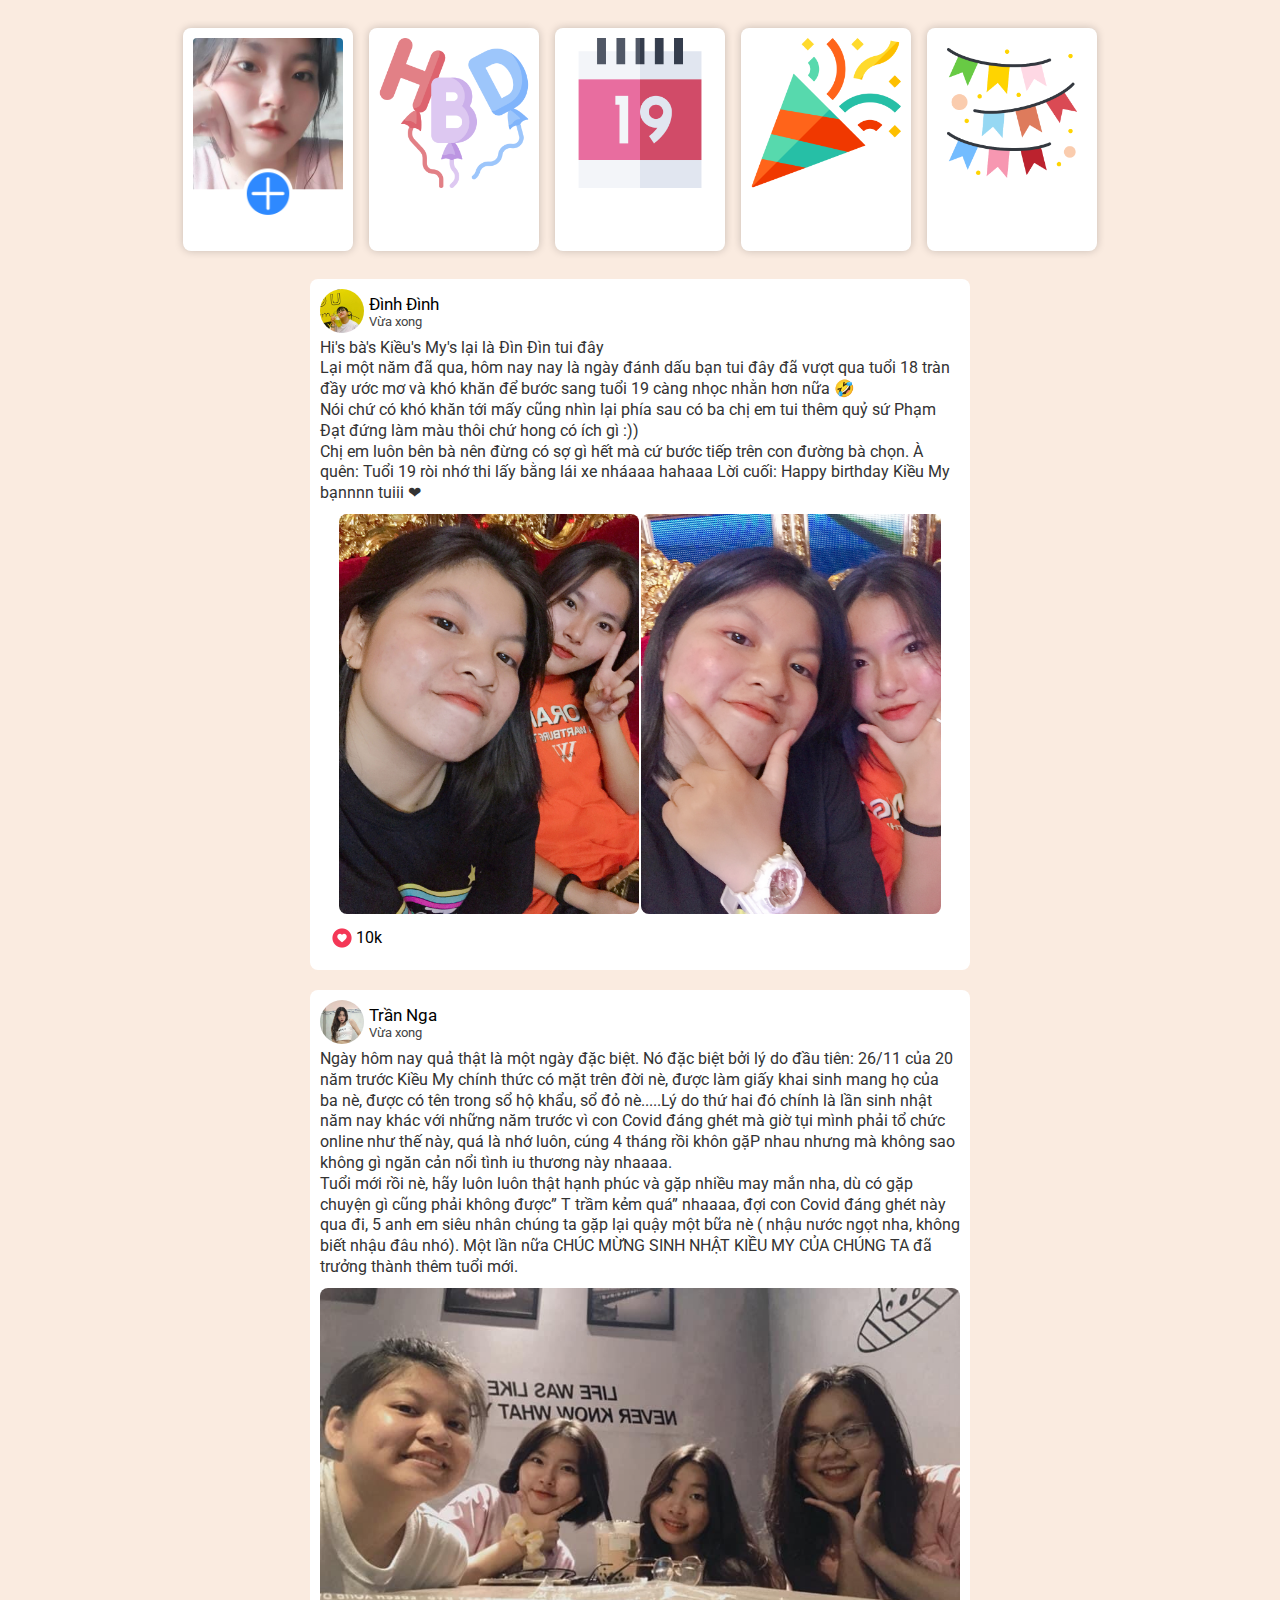
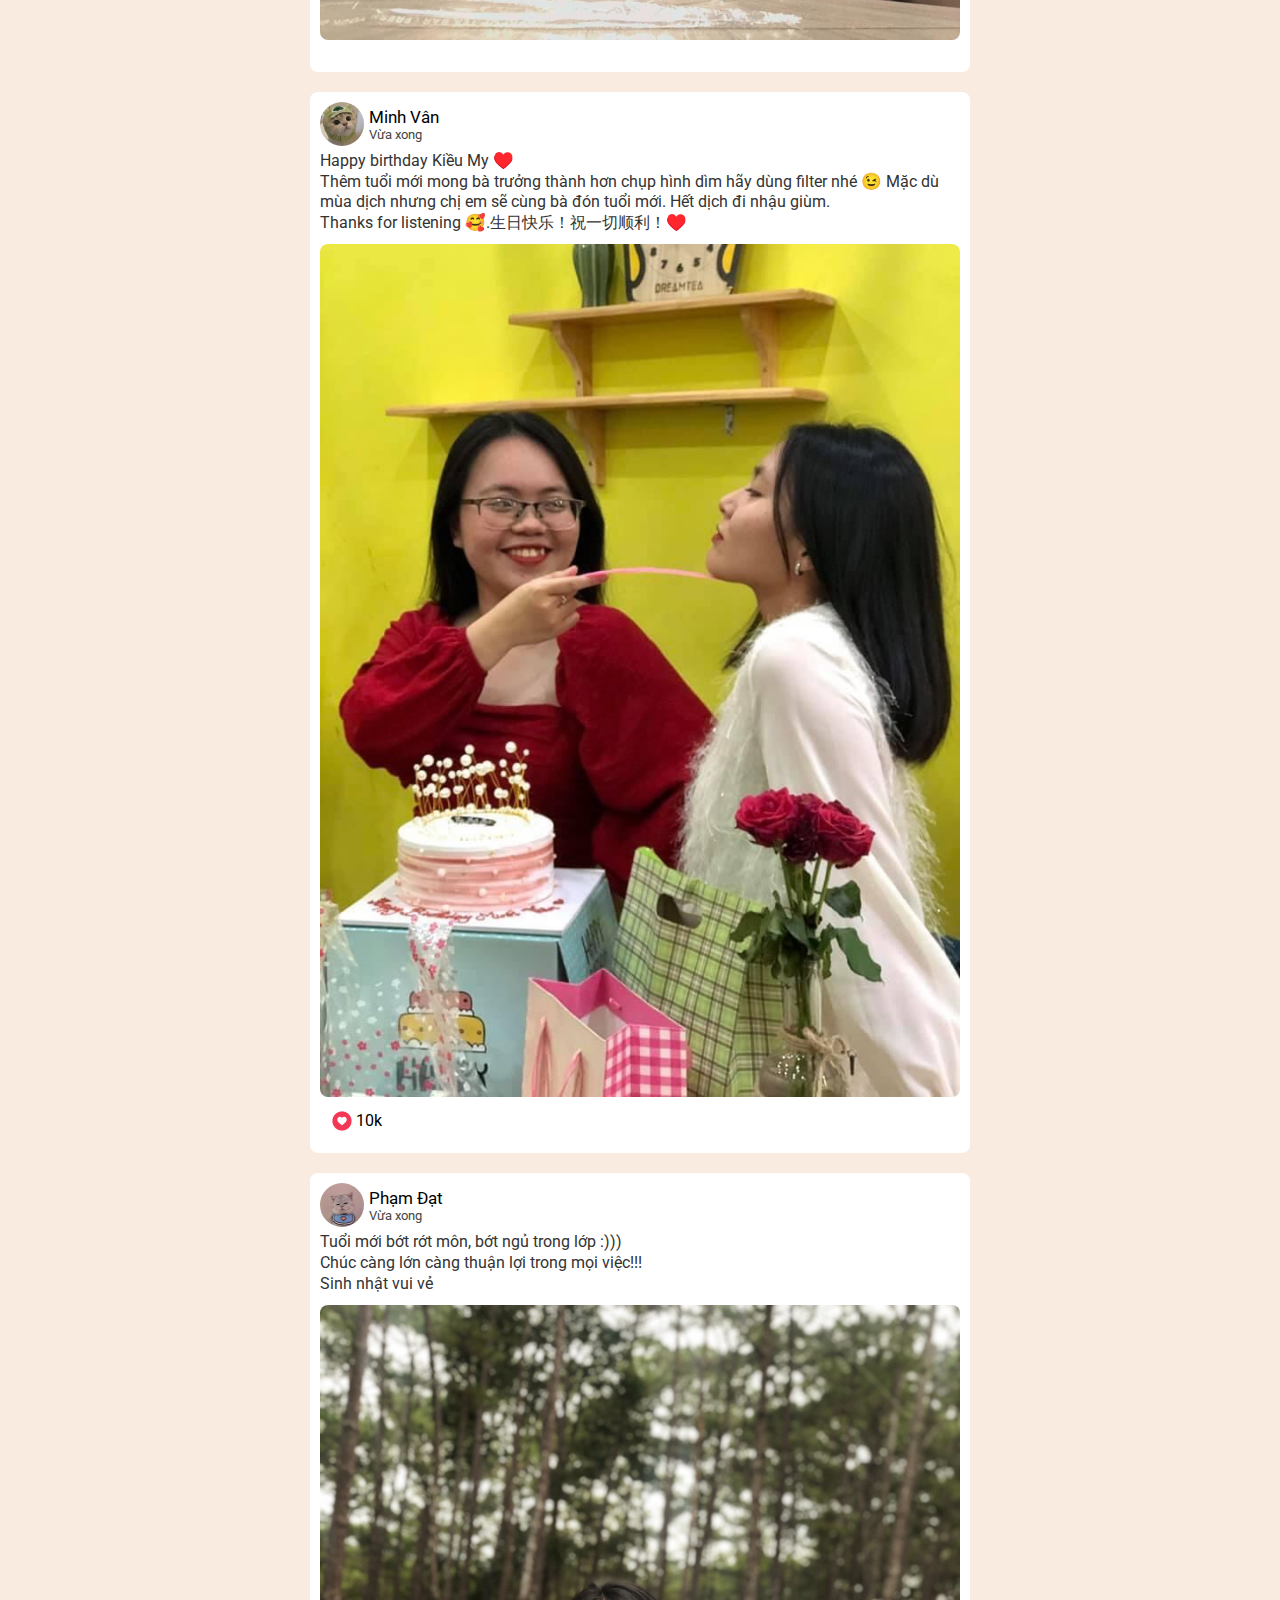
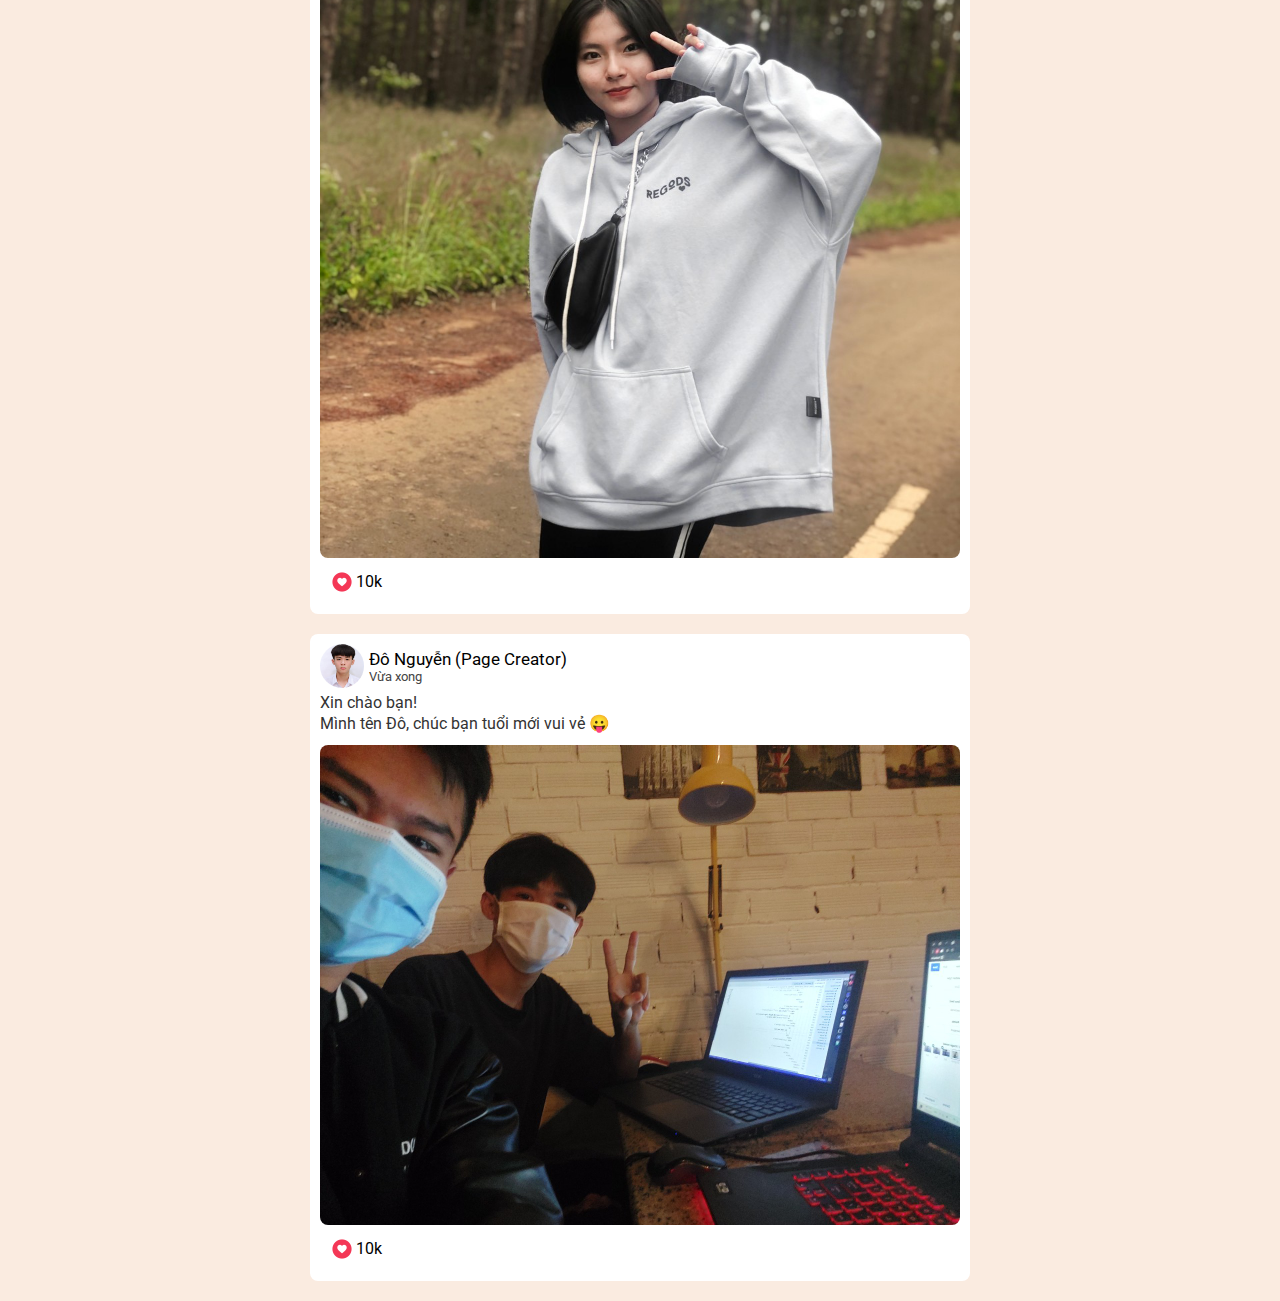
==== curses.html @ b8fe7920 "First commit" ====
<!DOCTYPE html>
<html lang="en">
<head>
    <meta charset="UTF-8">
    <meta http-equiv="X-UA-Compatible" content="IE=edge">
    <meta name="viewport" content="width=device-width, initial-scale=1.0">
    <title>Happy birthday</title>
    <link rel="icon" href="img/balloons.png">

    <link rel="stylesheet" href="curses.css">
</head>
<body>
    <div class="container">
        <div class="top">
            <div class="card">
                <img class="card-img my" src="img/new.png" alt="">
            </div>

            <div class="card">
                <img class="card-img" src="img/balloons.png" alt="">
            </div>

            <div class="card">
                <img class="card-img" src="img/calendar.png" alt="">
            </div>

            <div class="card">
                <img class="card-img" src="img/confetti.png" alt="">
            </div>

            <div class="card">
                <img class="card-img" src="img/garland.png" alt="">
            </div>
        </div>

        <div class="body">
            <!-- Đình đình -->
            <div class="card post" id="dinh">
                <div class="post-header">
                    <img src="img/Dinh.jpg" alt="" class="avatar">
                    <div>
                        <p class="fullname">Đình Đình</p>
                        <p class="created">Vừa xong</p>
                    </div>
                </div>
                <div class="post-caption">
                    <p>
                        Hi's bà's Kiều's My's lại là Đìn Đìn tui đây<br>
Lại một năm đã qua, hôm nay nay là ngày đánh dấu bạn tui đây đã vượt qua tuổi 18 tràn đầy ước mơ và khó khăn để bước sang tuổi 19 càng nhọc nhằn hơn nữa 🤣<br>
Nói chứ có khó khăn tới mấy cũng nhìn lại phía sau có ba chị em tui thêm quỷ sứ Phạm Đạt đứng làm màu thôi chứ hong có ích gì :))<br>Chị em luôn bên bà nên đừng có sợ gì hết mà cứ bước tiếp trên con đường bà chọn.
À quên: Tuổi 19 ròi nhớ thi lấy bằng lái xe nháaaa hahaaa
Lời cuối: Happy birthday Kiều My bạnnnn tuiii ❤
                    </p>
                </div>
                <div class="post-body">
                    <img src="img/dinh_post.jpg" alt="">
                    <img src="img/dinh_post_1.jpg" alt="">
                </div>
                <div class="reactions">
                    <img src="img/thumbs-up.png" alt="">
                    <p>10k</p>
                </div>
            </div>
            <!-- Nga -->
            <div class="card post" id="nga">
                <div class="post-header">
                    <img src="img/Nga.jpg" alt="" class="avatar">
                    <div>
                        <p class="fullname">Trần Nga</p>
                        <p class="created">Vừa xong</p>
                    </div>
                </div>
                <div class="post-caption">
                    <p>
                        Ngày hôm nay quả thật là một ngày đặc biệt. Nó đặc biệt bởi lý do  đầu tiên: 
                         26/11 của 20 năm trước Kiều My chính thức có mặt trên đời nè, được làm giấy 
                         khai sinh mang họ của ba nè, được có tên trong sổ hộ khẩu, sổ đỏ nè.....Lý do 
                         thứ hai đó chính là lần sinh nhật năm nay khác với những năm trước vì con Covid 
                         đáng ghét mà giờ tụi mình phải tổ chức online
                         như thế này, quá là nhớ luôn, cúng 4 tháng rồi khôn gặP nhau nhưng mà 
                         không sao không gì ngăn cản nổi tình iu thương này nhaaaa.<br>
                        Tuổi mới rồi nè, hãy luôn luôn thật hạnh phúc và gặp nhiều 
                        may mắn nha, dù có gặp chuyện gì cũng phải không được” 
                        T trầm kẻm quá” nhaaaa, đợi con Covid đáng ghét này qua đi,
                         5 anh em siêu nhân chúng ta gặp lại quậy một bữa nè
                          ( nhậu nước ngọt nha, không biết nhậu đâu nhó).
                          Một lần nữa CHÚC MỪNG SINH NHẬT KIỀU MY CỦA CHÚNG TA đã trưởng thành thêm tuổi mới.                        
                    </p>
                </div>
                <div class="post-body">
                    <img src="img/nga_post.jpg" alt="">
                </div>
                <div class="reactions">
                    
                </div>
            </div>
            <!-- Vân -->
            <div class="card post" id="van">
                <div class="post-header">
                    <img src="img/Van.jpg" alt="" class="avatar">
                    <div>
                        <p class="fullname">Minh Vân</p>
                        <p class="created">Vừa xong</p>
                    </div>
                </div>
                <div class="post-caption">
                    <p>
                        Happy birthday Kiều My ♥️<br>
Thêm tuổi mới mong bà trưởng thành hơn chụp hình dìm hãy dùng filter nhé 😉 Mặc dù mùa dịch nhưng chị em sẽ cùng bà đón tuổi mới. Hết dịch đi nhậu giùm.<br> Thanks for listening 🥰.生日快乐！祝一切顺利！♥️
                    </p>
                </div>
                <div class="post-body">
                    <img src="img/van_post.jpg" alt="">
                </div>
                <div class="reactions">
                    <img src="img/thumbs-up.png" alt="">
                    <p>10k</p>
                </div>
            </div>
            <!-- Phạm Đạt -->
            <div class="card post">
                <div class="post-header">
                    <img src="img/Dat.jpg" alt="" class="avatar">
                    <div>
                        <p class="fullname">Phạm Đạt</p>
                        <p class="created">Vừa xong</p>
                    </div>
                </div>
                <div class="post-caption">
                    <p>
                        Tuổi mới bớt rớt môn, bớt ngủ trong lớp :)))<br>
                        Chúc càng lớn càng thuận lợi trong mọi việc!!!<br>
                        Sinh nhật vui vẻ
                    </p>
                </div>
                <div class="post-body" id="dat">
                    <img src="img/dat_post.jpg" alt="">
                </div>
                <div class="reactions">
                    <img src="img/thumbs-up.png" alt="">
                    <p>10k</p>
                </div>
            </div>

            <div class="card post" id="do">
                <div class="post-header">
                    <img src="img/do.jpg" alt="" class="avatar">
                    <div>
                        <p class="fullname">Đô Nguyễn (Page Creator)</p>
                        <p class="created">Vừa xong</p>
                    </div>
                </div>
                <div class="post-caption">
                    <p>
                        Xin chào bạn!<br>
                        Mình tên Đô, chúc bạn tuổi mới vui vẻ 😛
                    </p>
                </div>
                <div class="post-body">
                    <img src="img/do_post.jpg" alt="">
                </div>
                <div class="reactions">
                    <img src="img/thumbs-up.png" alt="">
                    <p>10k</p>
                </div>
            </div>
        </div>
    </div>
</body>
</html>
---- curses.css ----
@import url('base.css');

@keyframes moveup{
    from {
        opacity: 0;
    }
    to {
        opacity: 1;
    }
}



.top {
    display: flex;
    max-width: 1200px;
    margin: 20px auto;
    justify-content: center;
    animation-name: moveup;
    animation-duration: 2s;
}

.card-img {
    /* max-width: 180px; */
    width: 150px;
    border-radius: 4px;
}

.card {
    margin: 8px;
}

.top .card {
    padding: 10px 10px 20px 10px;
    background-color: #ffffff;
    transition: transform .2s;
    cursor: pointer;
}

.top .card:hover {
    transform: scale(1.1);
}

.body {
    max-width: 700px;
    margin: 0 auto;
    font-family: Roboto, sans-serif;
    cursor: pointer;
}

@keyframes appearance {
    from {
        opacity: 0;
    }

    to {
        opacity: 1;
    }
}

.post {
    background-color: #ffffff;
    box-shadow: none;
    transition: transform .1s;
    margin: 20px;
    animation: appearance;
    animation-duration: 2s;
}

.post-header {
    display: flex;
}

.post-header .avatar {
    max-width: 44px;
    max-height: 44px;
    min-width: 44px;
    min-height: 44px;
    border-radius: 22px;
}

.post-header .fullname {
    font-size: 1.05rem;
    padding: 5px 0 0px 5px;
}

.post-header .created {
    font-size: 0.8rem;
    color: #444444;
    padding: 0 0 0 5px;
}

.post-caption p{
    font-size: 1.03rem;
    margin: 5px 0 0 0;
    color: #333333;
    line-height: 1.3rem;
}

.post-body {
    text-align: center;
}

.post-body img {
   
    border-radius: 8px;
    margin: 10px 0 0 0;
}


.post:hover {
    transform: scale(1.02);
}

#dinh img{
    height: 400px;
}

#nga img{
    width: 100%;
}

#van img{
    width: 100%;
}

#dat img{
    width: 100%;
}

#do img {
    width: 100%;
}

.reactions {
    display: flex;
    padding: 10px;
}

.reactions p {
    padding: 2px;
    font-size: 1rem;
}

.reactions img {
    max-width: 24px;
    max-height: 24px;
}
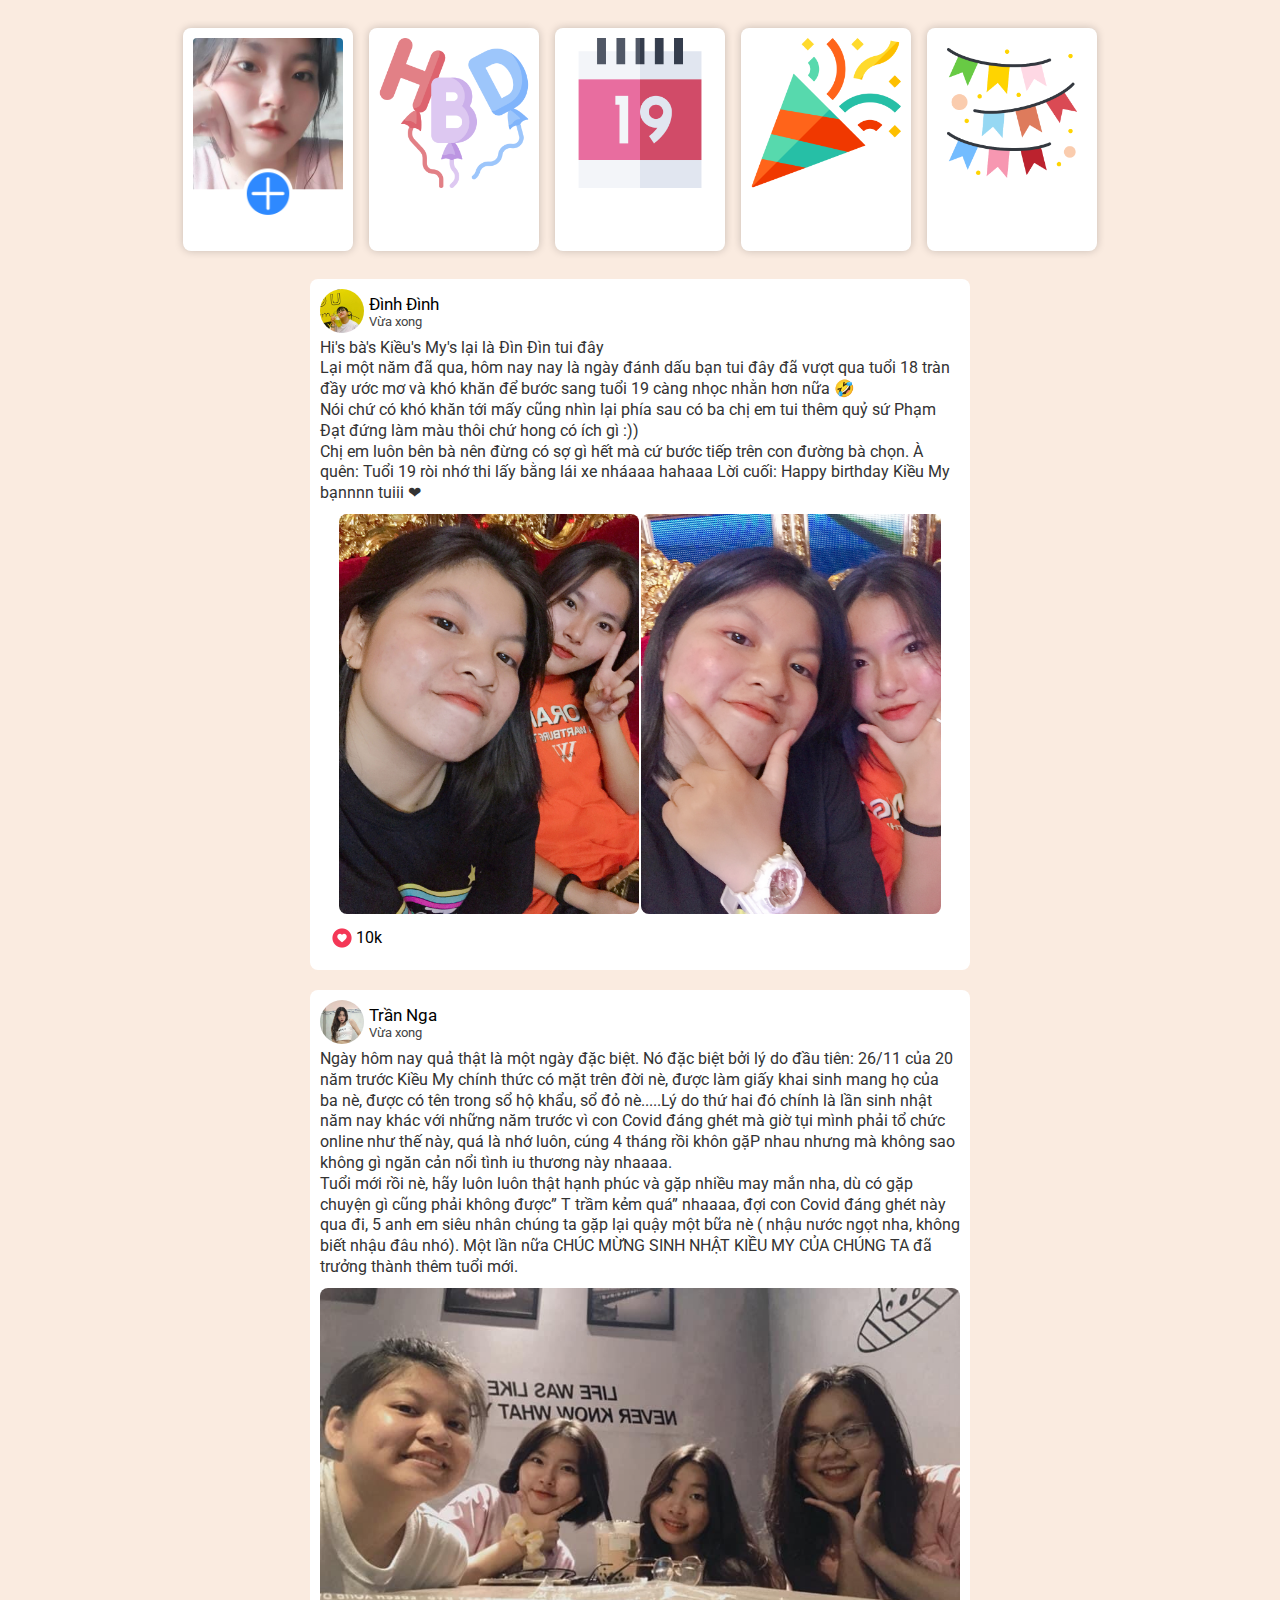
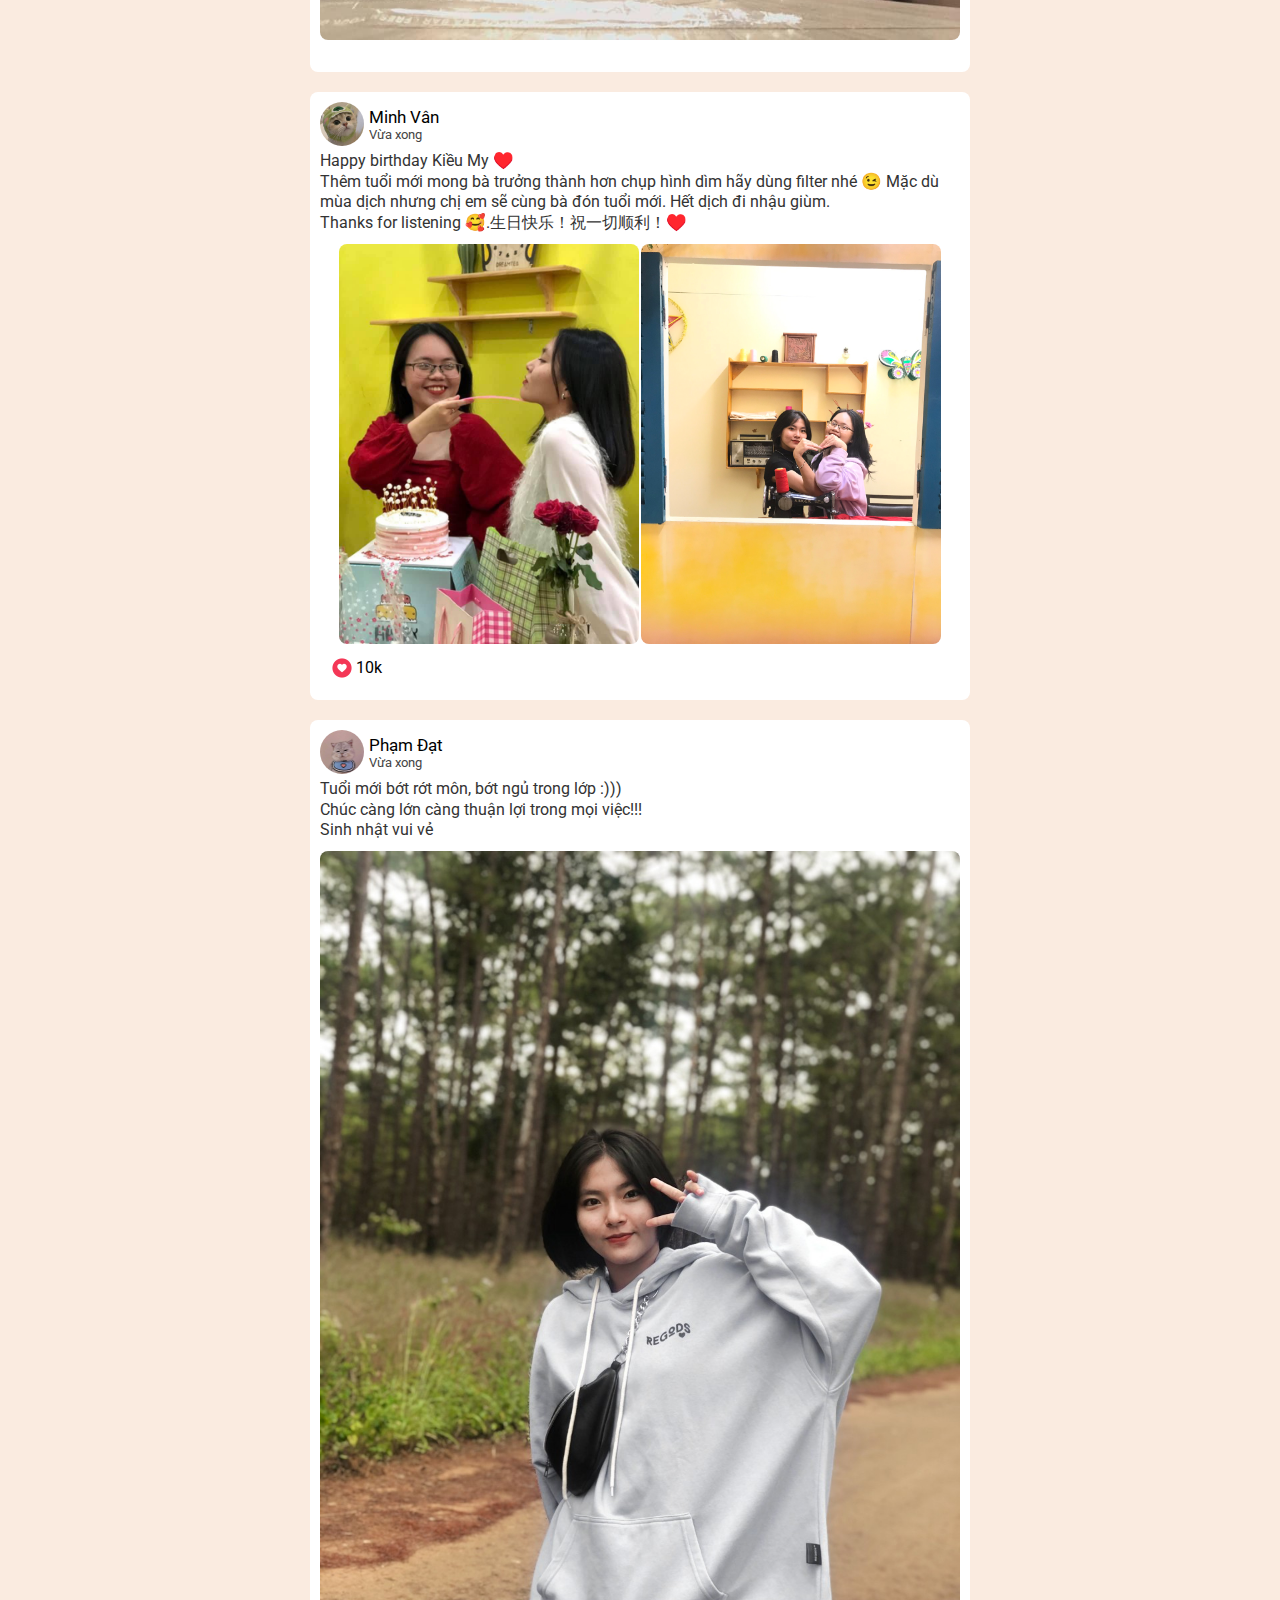
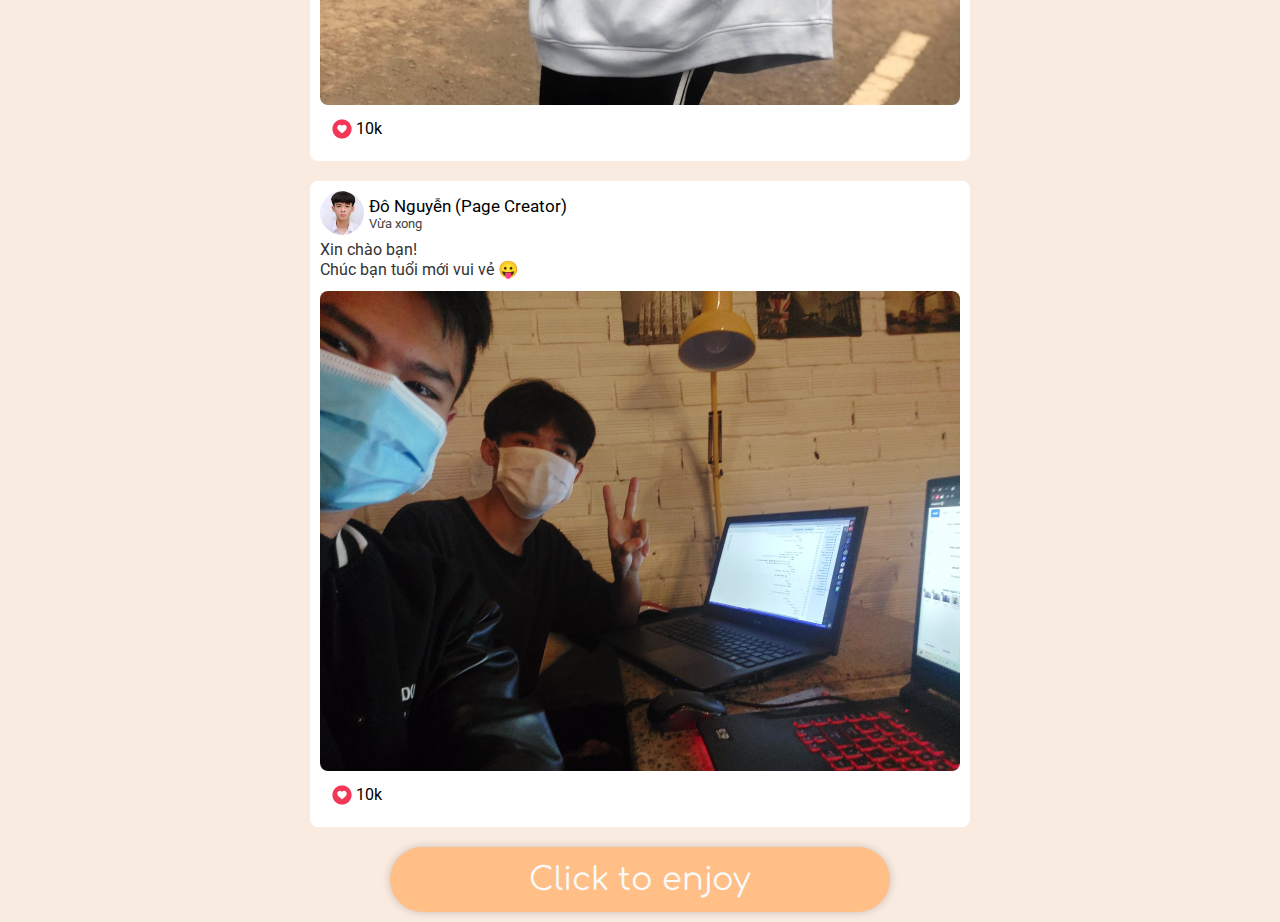
==== commit e9702567: "Add files via upload" ====
--- a/curses.html
+++ b/curses.html
@@ -5,8 +5,8 @@
     <meta http-equiv="X-UA-Compatible" content="IE=edge">
     <meta name="viewport" content="width=device-width, initial-scale=1.0">
     <title>Happy birthday</title>
+
     <link rel="icon" href="img/balloons.png">
-
     <link rel="stylesheet" href="curses.css">
 </head>
 <body>
@@ -32,7 +32,6 @@
                 <img class="card-img" src="img/garland.png" alt="">
             </div>
         </div>
-
         <div class="body">
             <!-- Đình đình -->
             <div class="card post" id="dinh">
@@ -109,8 +108,9 @@
 Thêm tuổi mới mong bà trưởng thành hơn chụp hình dìm hãy dùng filter nhé 😉 Mặc dù mùa dịch nhưng chị em sẽ cùng bà đón tuổi mới. Hết dịch đi nhậu giùm.<br> Thanks for listening 🥰.生日快乐！祝一切顺利！♥️
                     </p>
                 </div>
-                <div class="post-body">
+                <div class="post-body" id="van">
                     <img src="img/van_post.jpg" alt="">
+                    <img src="img/van_post_1.jpg" alt="">
                 </div>
                 <div class="reactions">
                     <img src="img/thumbs-up.png" alt="">
@@ -153,7 +153,7 @@
                 <div class="post-caption">
                     <p>
                         Xin chào bạn!<br>
-                        Mình tên Đô, chúc bạn tuổi mới vui vẻ 😛
+                        Chúc bạn tuổi mới vui vẻ 😛
                     </p>
                 </div>
                 <div class="post-body">
@@ -165,6 +165,8 @@
                 </div>
             </div>
         </div>
+        <a href="https://meet.google.com/tai-vgrx-ddg" class="enjoy-button">Click to enjoy</a>
     </div>
+   
 </body>
 </html>--- a/curses.css
+++ b/curses.css
@@ -9,7 +9,15 @@
     }
 }
 
+@keyframes appearance {
+    from {
+        opacity: 0;
+    }
 
+    to {
+        opacity: 1;
+    }
+}
 
 .top {
     display: flex;
@@ -21,7 +29,6 @@
 }
 
 .card-img {
-    /* max-width: 180px; */
     width: 150px;
     border-radius: 4px;
 }
@@ -46,16 +53,6 @@
     margin: 0 auto;
     font-family: Roboto, sans-serif;
     cursor: pointer;
-}
-
-@keyframes appearance {
-    from {
-        opacity: 0;
-    }
-
-    to {
-        opacity: 1;
-    }
 }
 
 .post {
@@ -132,6 +129,10 @@
     width: 100%;
 }
 
+#van img {
+    width: 300px;
+}
+
 .reactions {
     display: flex;
     padding: 10px;
@@ -145,4 +146,26 @@
 .reactions img {
     max-width: 24px;
     max-height: 24px;
+}
+
+.enjoy-button {
+    display: block;
+    text-align: center;
+    text-decoration: none;
+    font-size: 2rem;
+    color: var(--white-text);
+    font-family: 'Comfortaa', sans-serif;
+    background-color: #FFBF86;
+    max-height: 100px;
+    min-width: 400px;
+    max-width: 500px;
+    padding: 15px 35px;
+    border-radius: 50px;
+    margin: 10px auto;
+    box-shadow: 0 0px 8px 0 rgba(0, 0, 0, 0.2) ;
+    transition: transform 0.2s;
+}
+
+.enjoy-button:hover {
+    transform: scale(1.1);
 }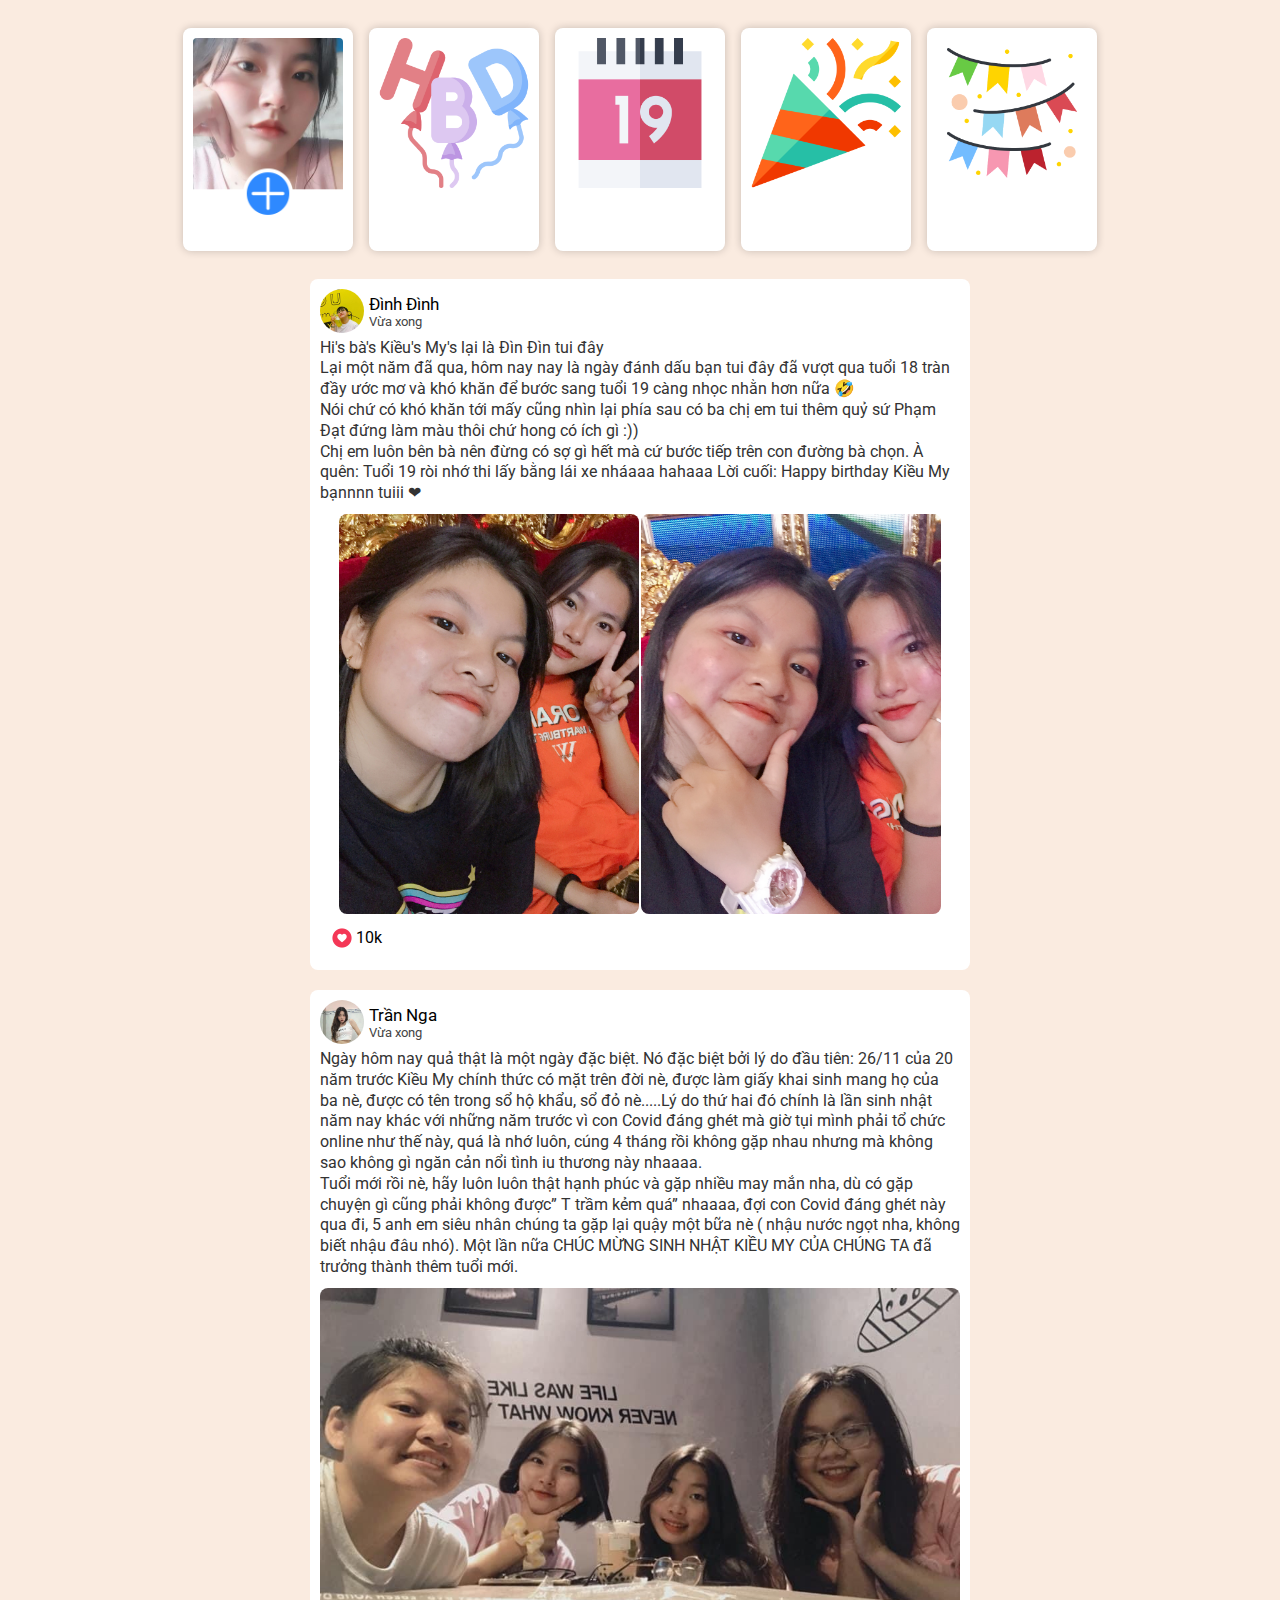
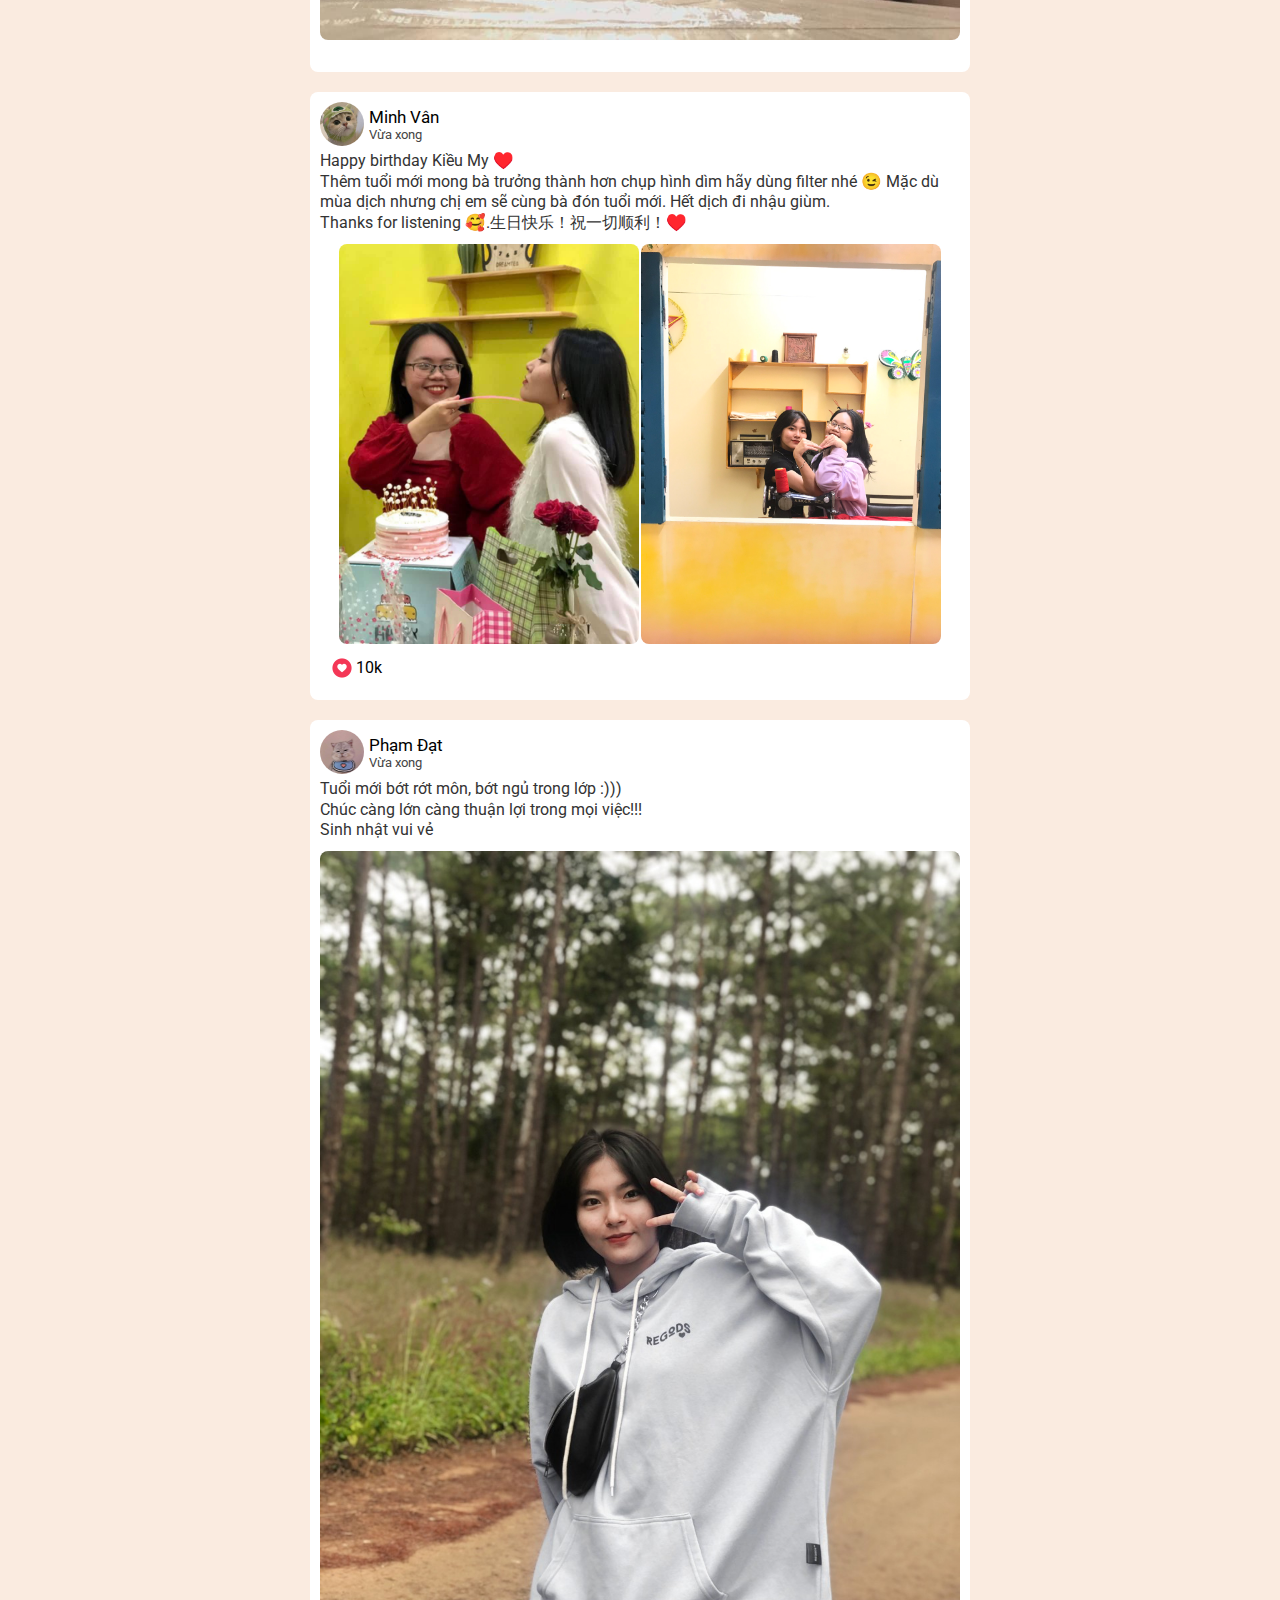
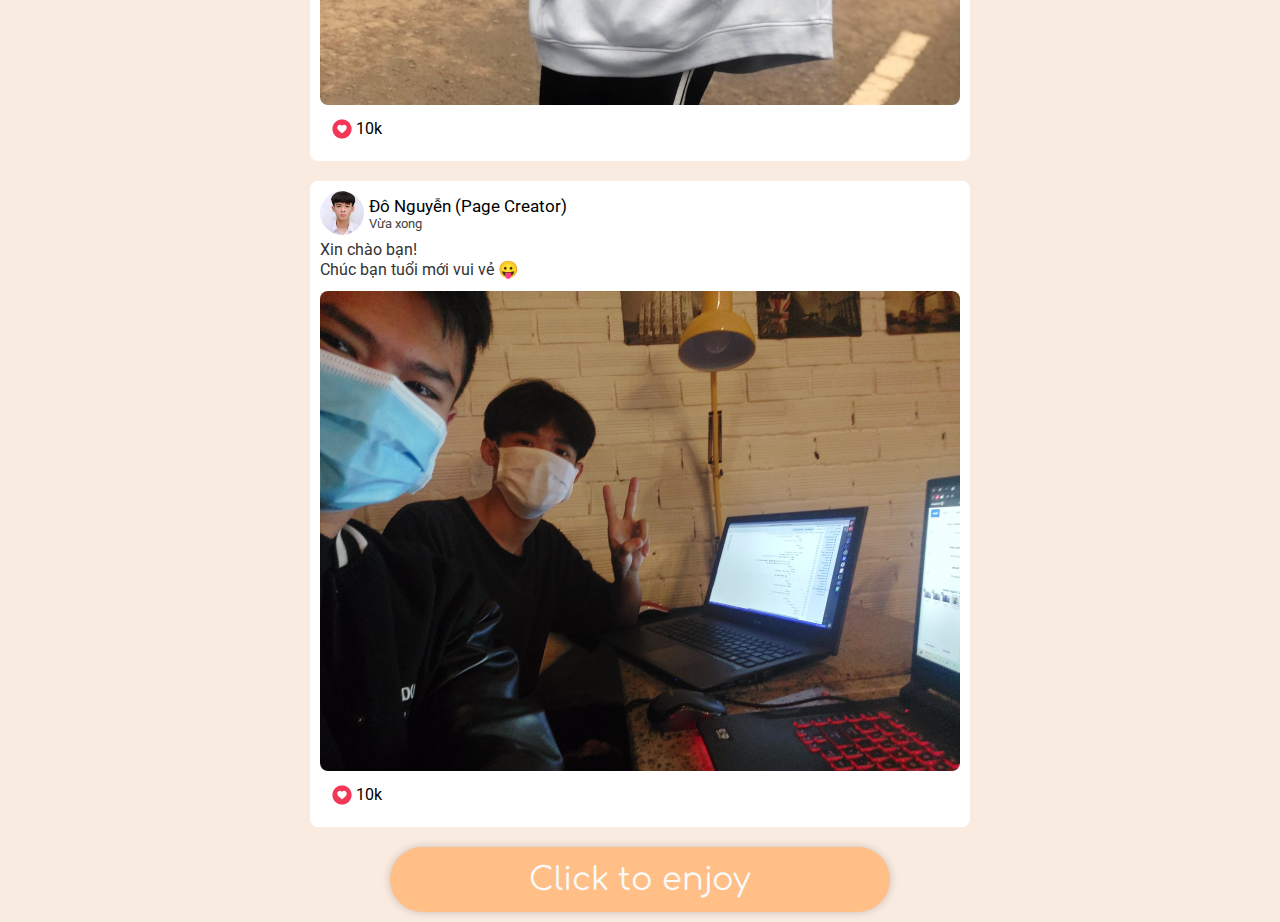
==== commit 434c0017: "Add files via upload" ====
--- a/curses.html
+++ b/curses.html
@@ -76,7 +76,7 @@
                          khai sinh mang họ của ba nè, được có tên trong sổ hộ khẩu, sổ đỏ nè.....Lý do 
                          thứ hai đó chính là lần sinh nhật năm nay khác với những năm trước vì con Covid 
                          đáng ghét mà giờ tụi mình phải tổ chức online
-                         như thế này, quá là nhớ luôn, cúng 4 tháng rồi khôn gặP nhau nhưng mà 
+                         như thế này, quá là nhớ luôn, cúng 4 tháng rồi không gặp nhau nhưng mà 
                          không sao không gì ngăn cản nổi tình iu thương này nhaaaa.<br>
                         Tuổi mới rồi nè, hãy luôn luôn thật hạnh phúc và gặp nhiều 
                         may mắn nha, dù có gặp chuyện gì cũng phải không được” 
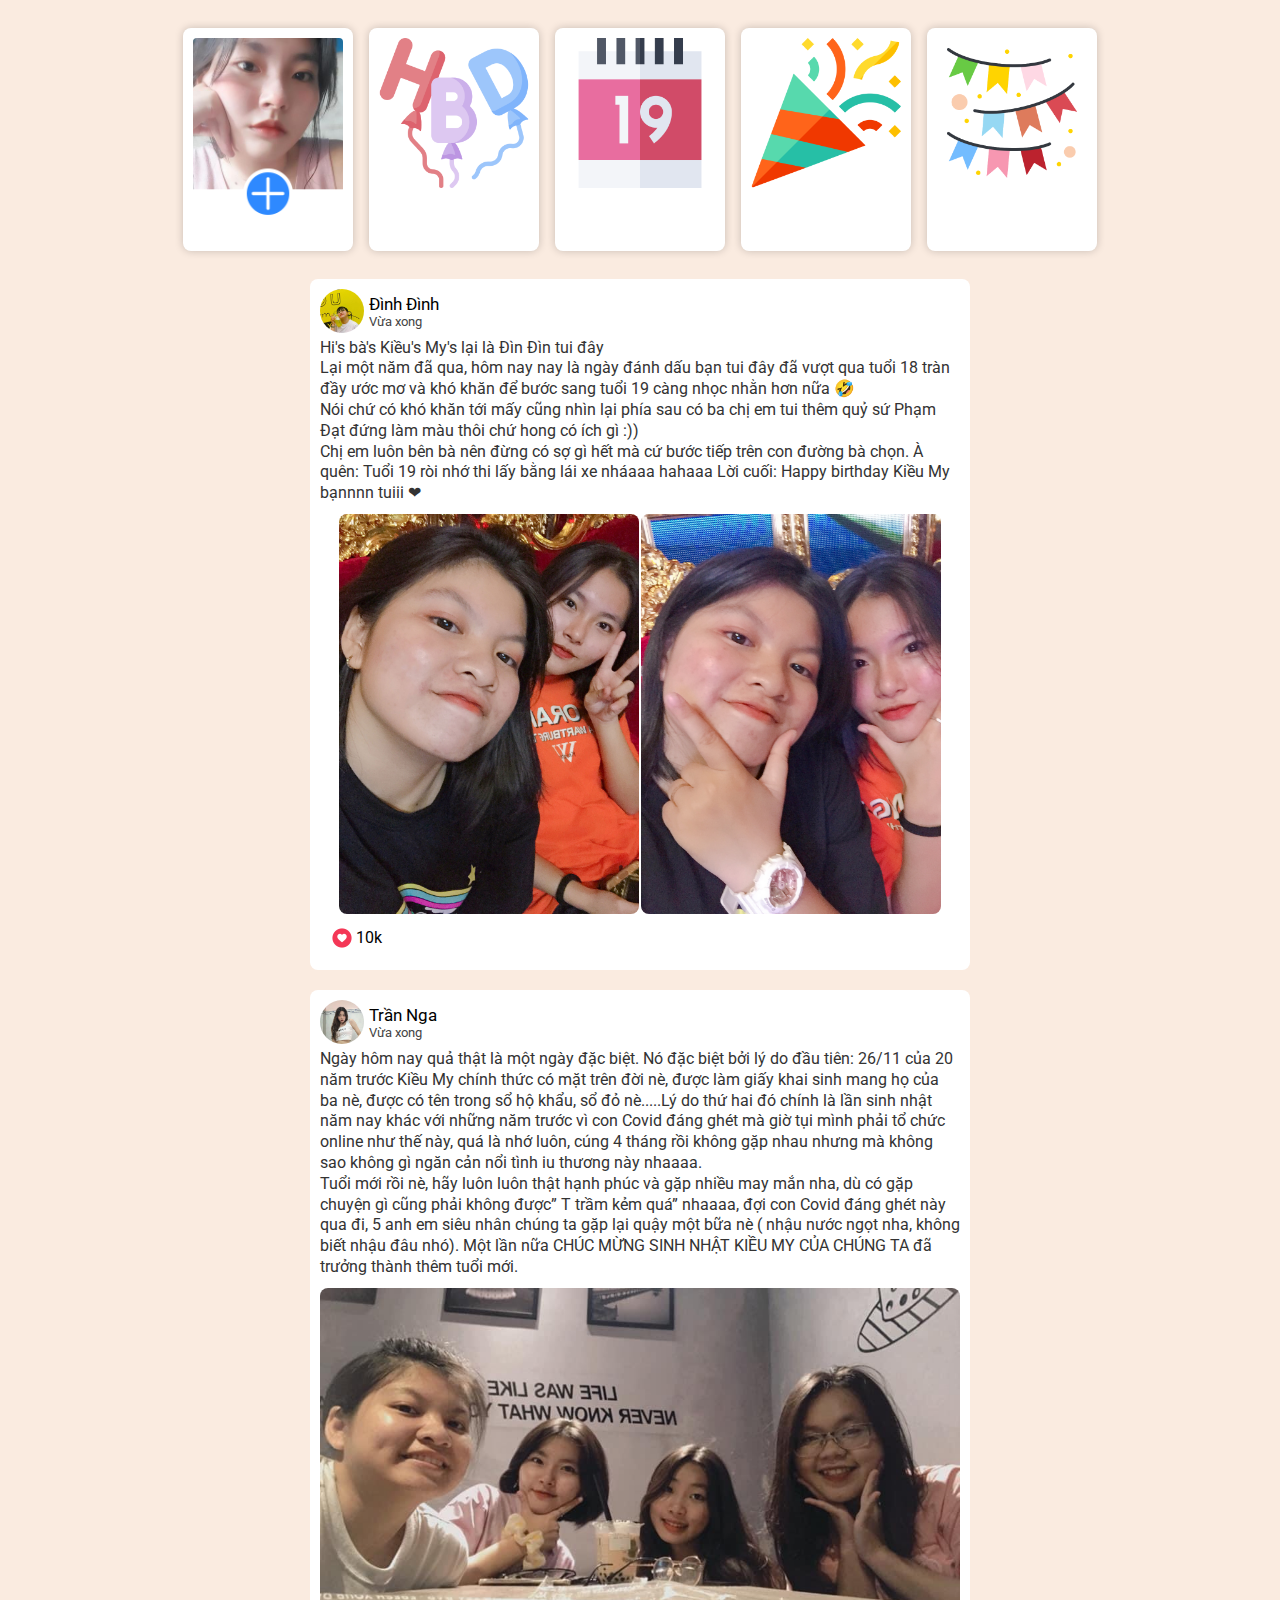
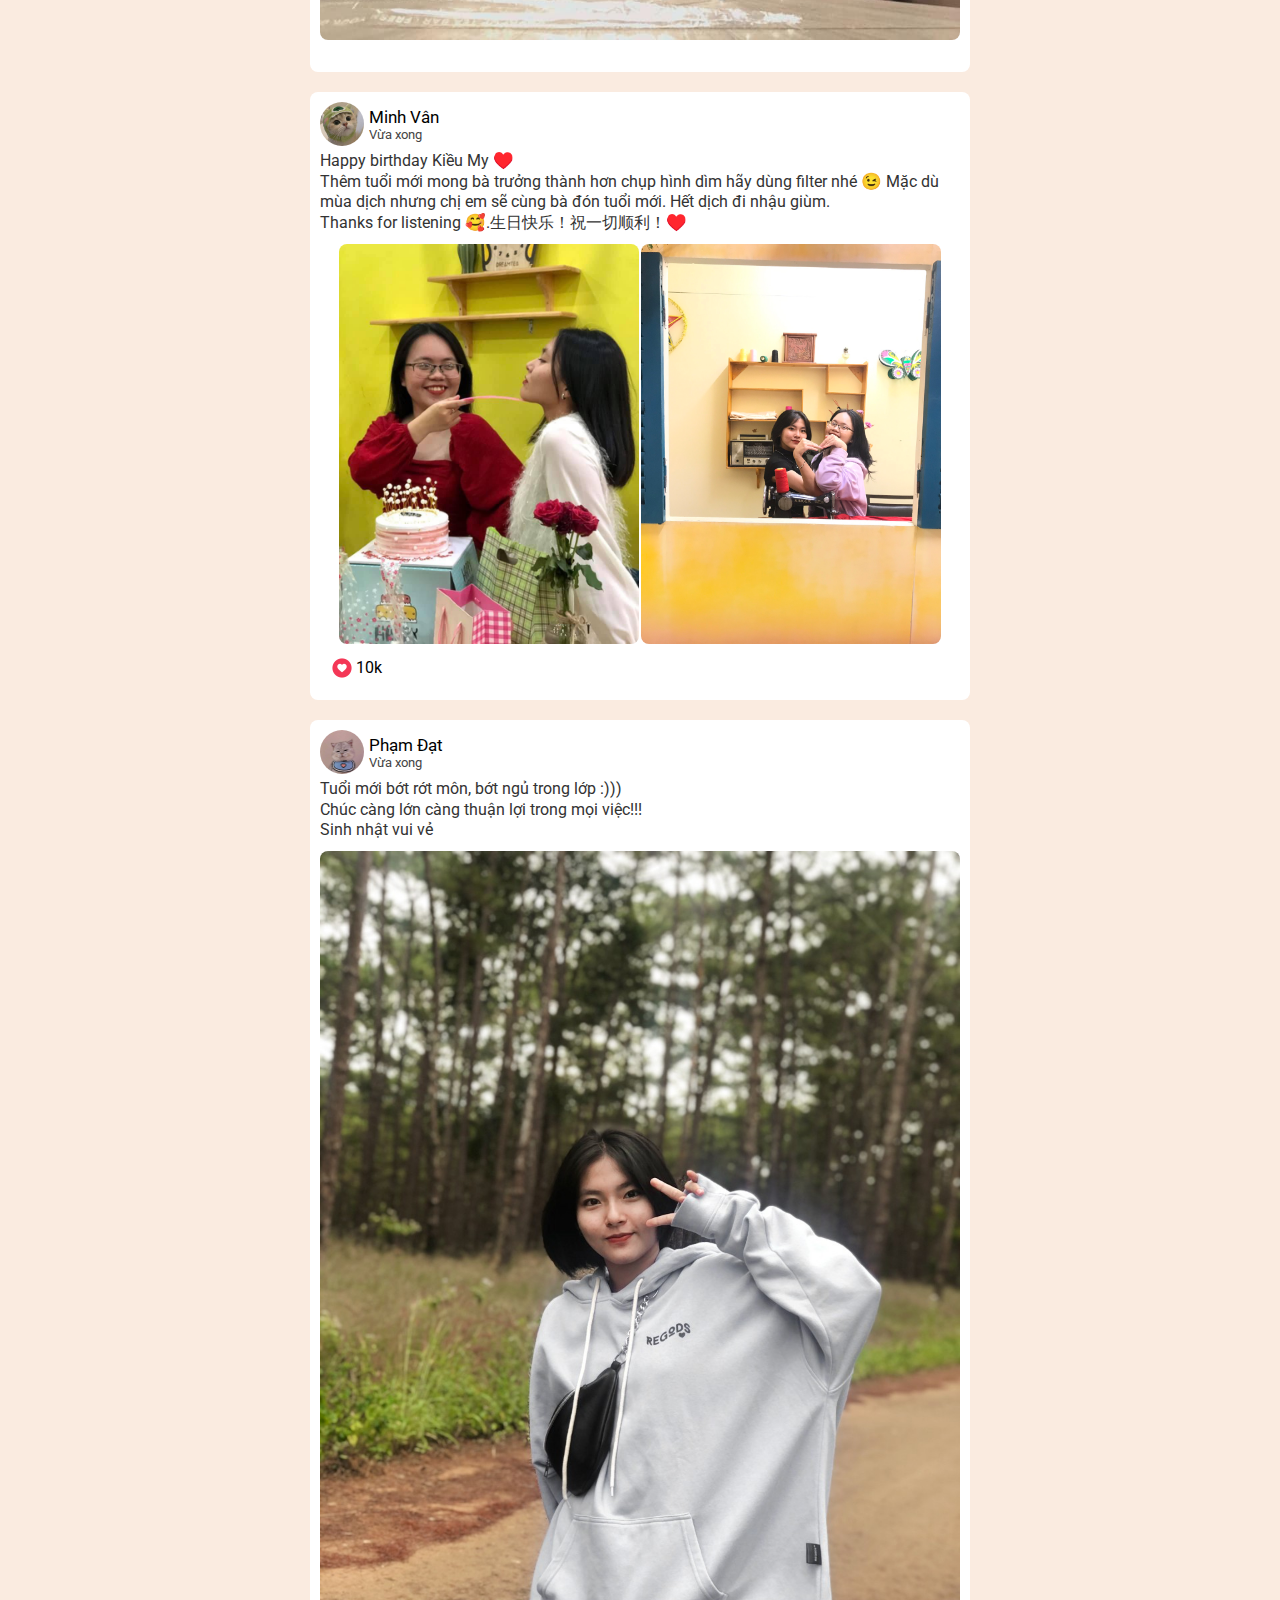
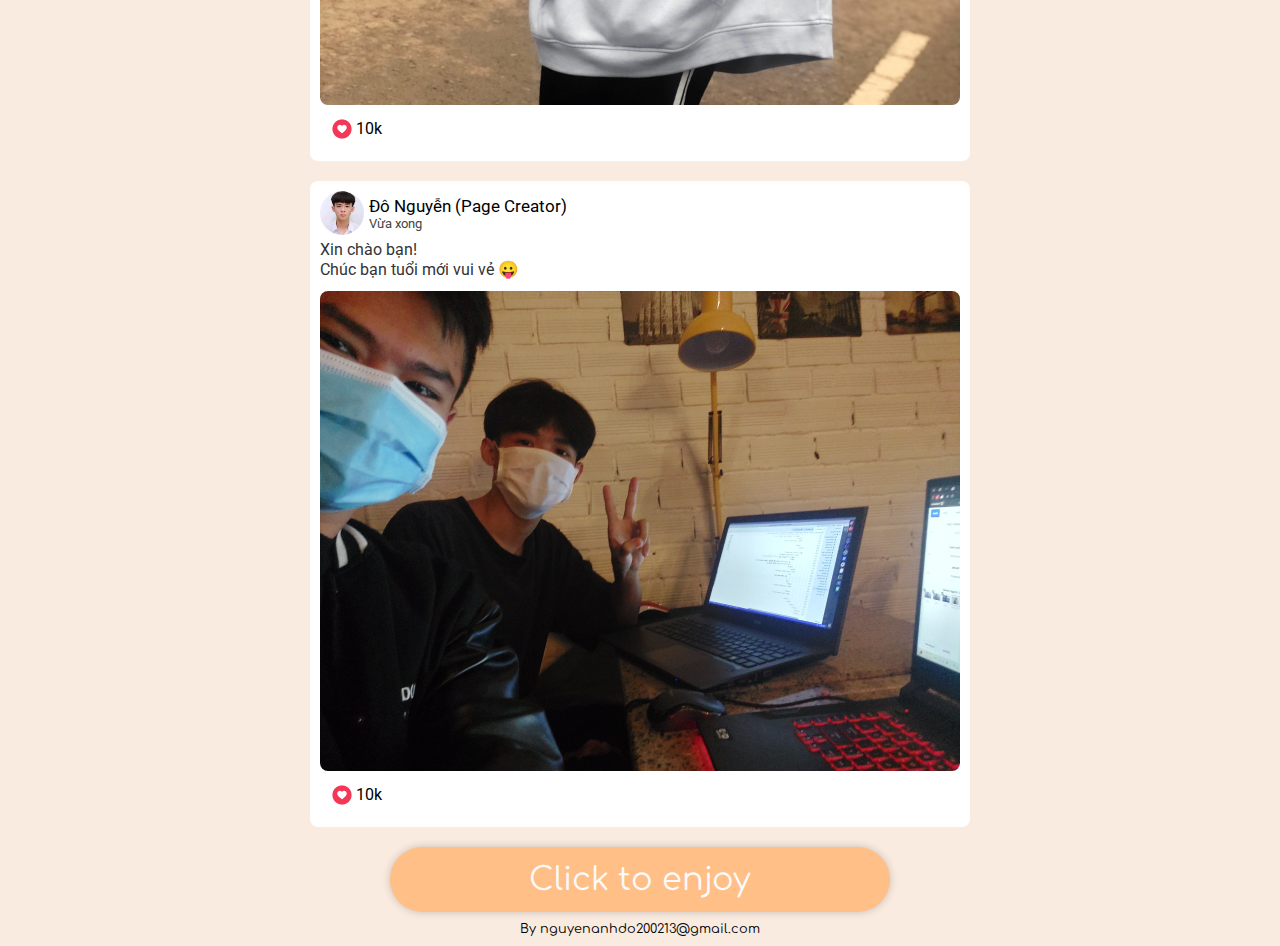
==== commit 444b648b: "Add files via upload" ====
--- a/curses.html
+++ b/curses.html
@@ -166,6 +166,7 @@
             </div>
         </div>
         <a href="https://meet.google.com/tai-vgrx-ddg" class="enjoy-button">Click to enjoy</a>
+        <p class="footer">By nguyenanhdo200213@gmail.com</p>
     </div>
    
 </body>
--- a/curses.css
+++ b/curses.css
@@ -168,4 +168,11 @@
 
 .enjoy-button:hover {
     transform: scale(1.1);
+}
+
+.footer {
+    text-align: center;
+    font-family: Comfortaa, sans-serif;
+    font-size: .8rem;
+    margin: 10px;
 }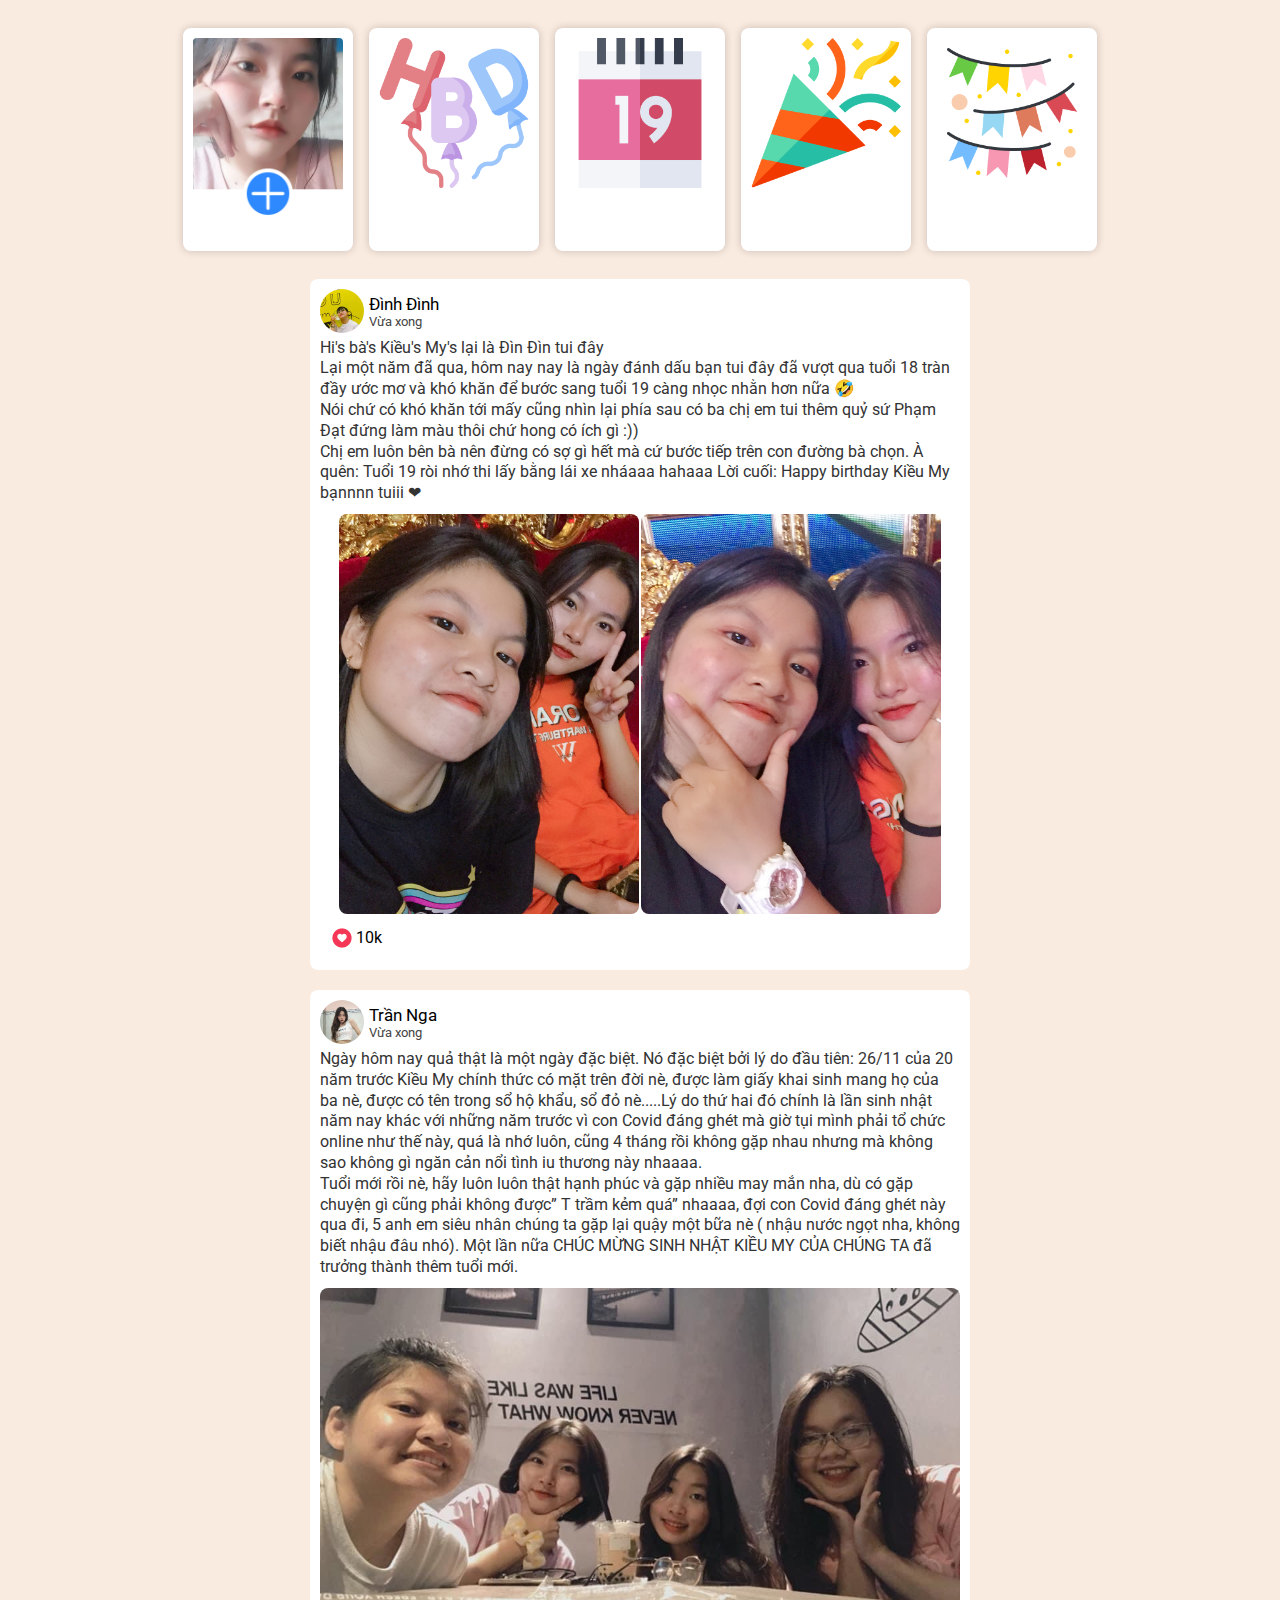
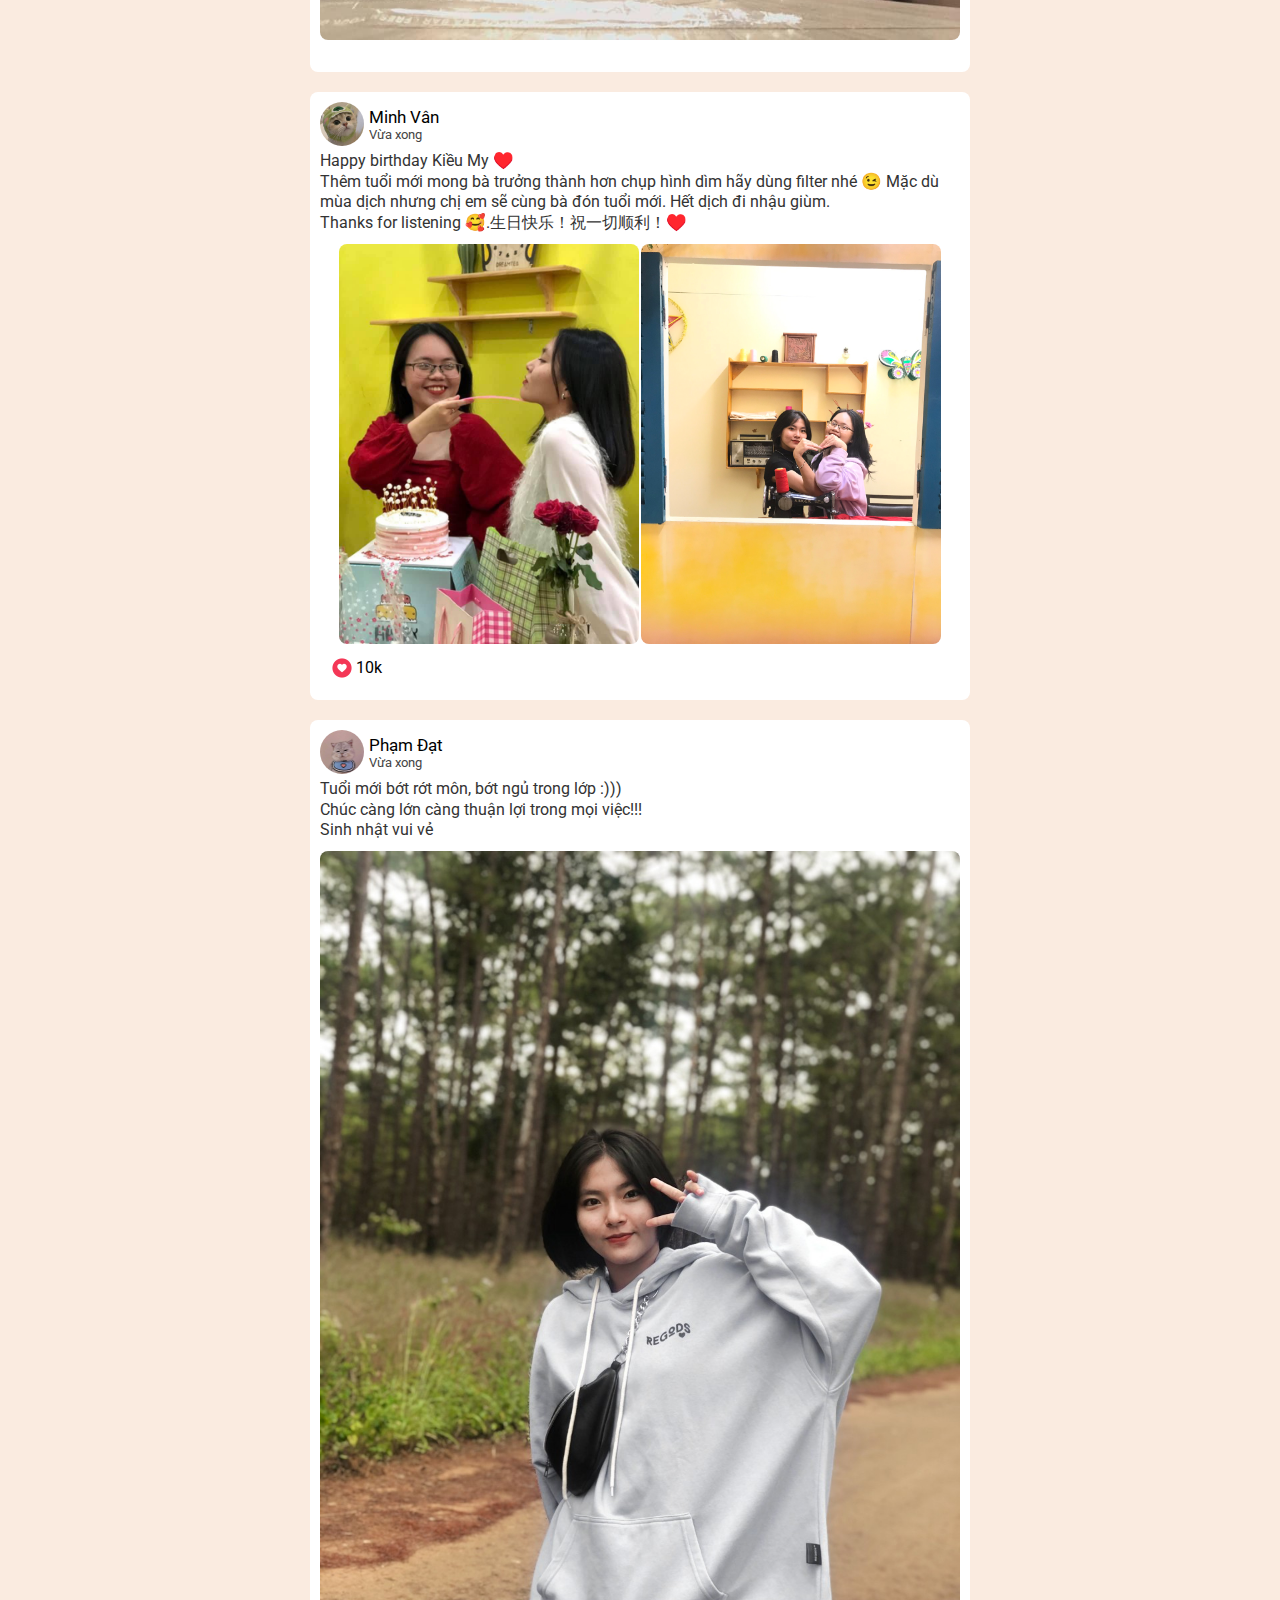
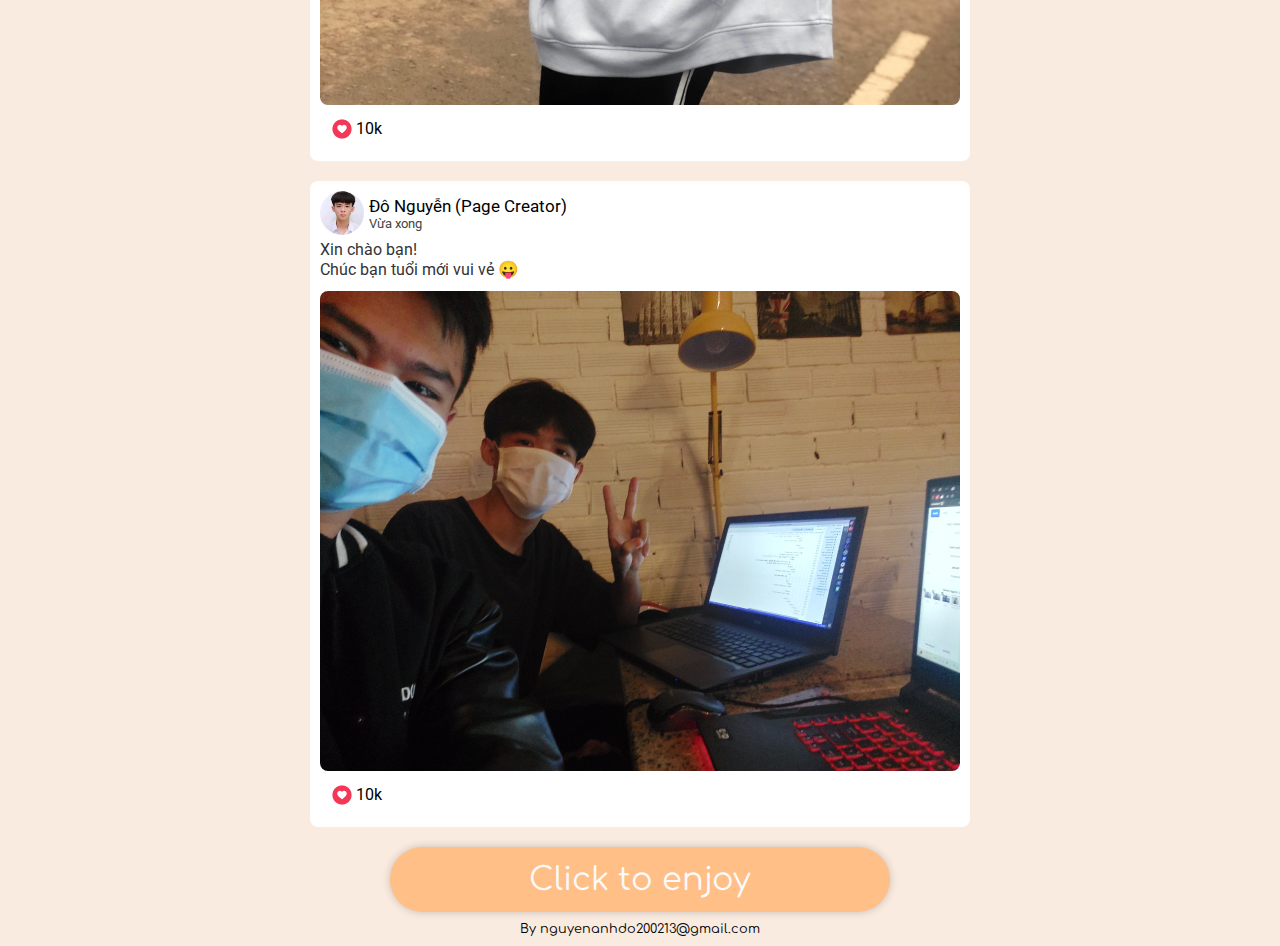
==== commit 04fcb7ff: "Add files via upload" ====
--- a/curses.html
+++ b/curses.html
@@ -76,7 +76,7 @@
                          khai sinh mang họ của ba nè, được có tên trong sổ hộ khẩu, sổ đỏ nè.....Lý do 
                          thứ hai đó chính là lần sinh nhật năm nay khác với những năm trước vì con Covid 
                          đáng ghét mà giờ tụi mình phải tổ chức online
-                         như thế này, quá là nhớ luôn, cúng 4 tháng rồi không gặp nhau nhưng mà 
+                         như thế này, quá là nhớ luôn, cũng 4 tháng rồi không gặp nhau nhưng mà 
                          không sao không gì ngăn cản nổi tình iu thương này nhaaaa.<br>
                         Tuổi mới rồi nè, hãy luôn luôn thật hạnh phúc và gặp nhiều 
                         may mắn nha, dù có gặp chuyện gì cũng phải không được” 
@@ -170,4 +170,4 @@
     </div>
    
 </body>
-</html>+</html>
